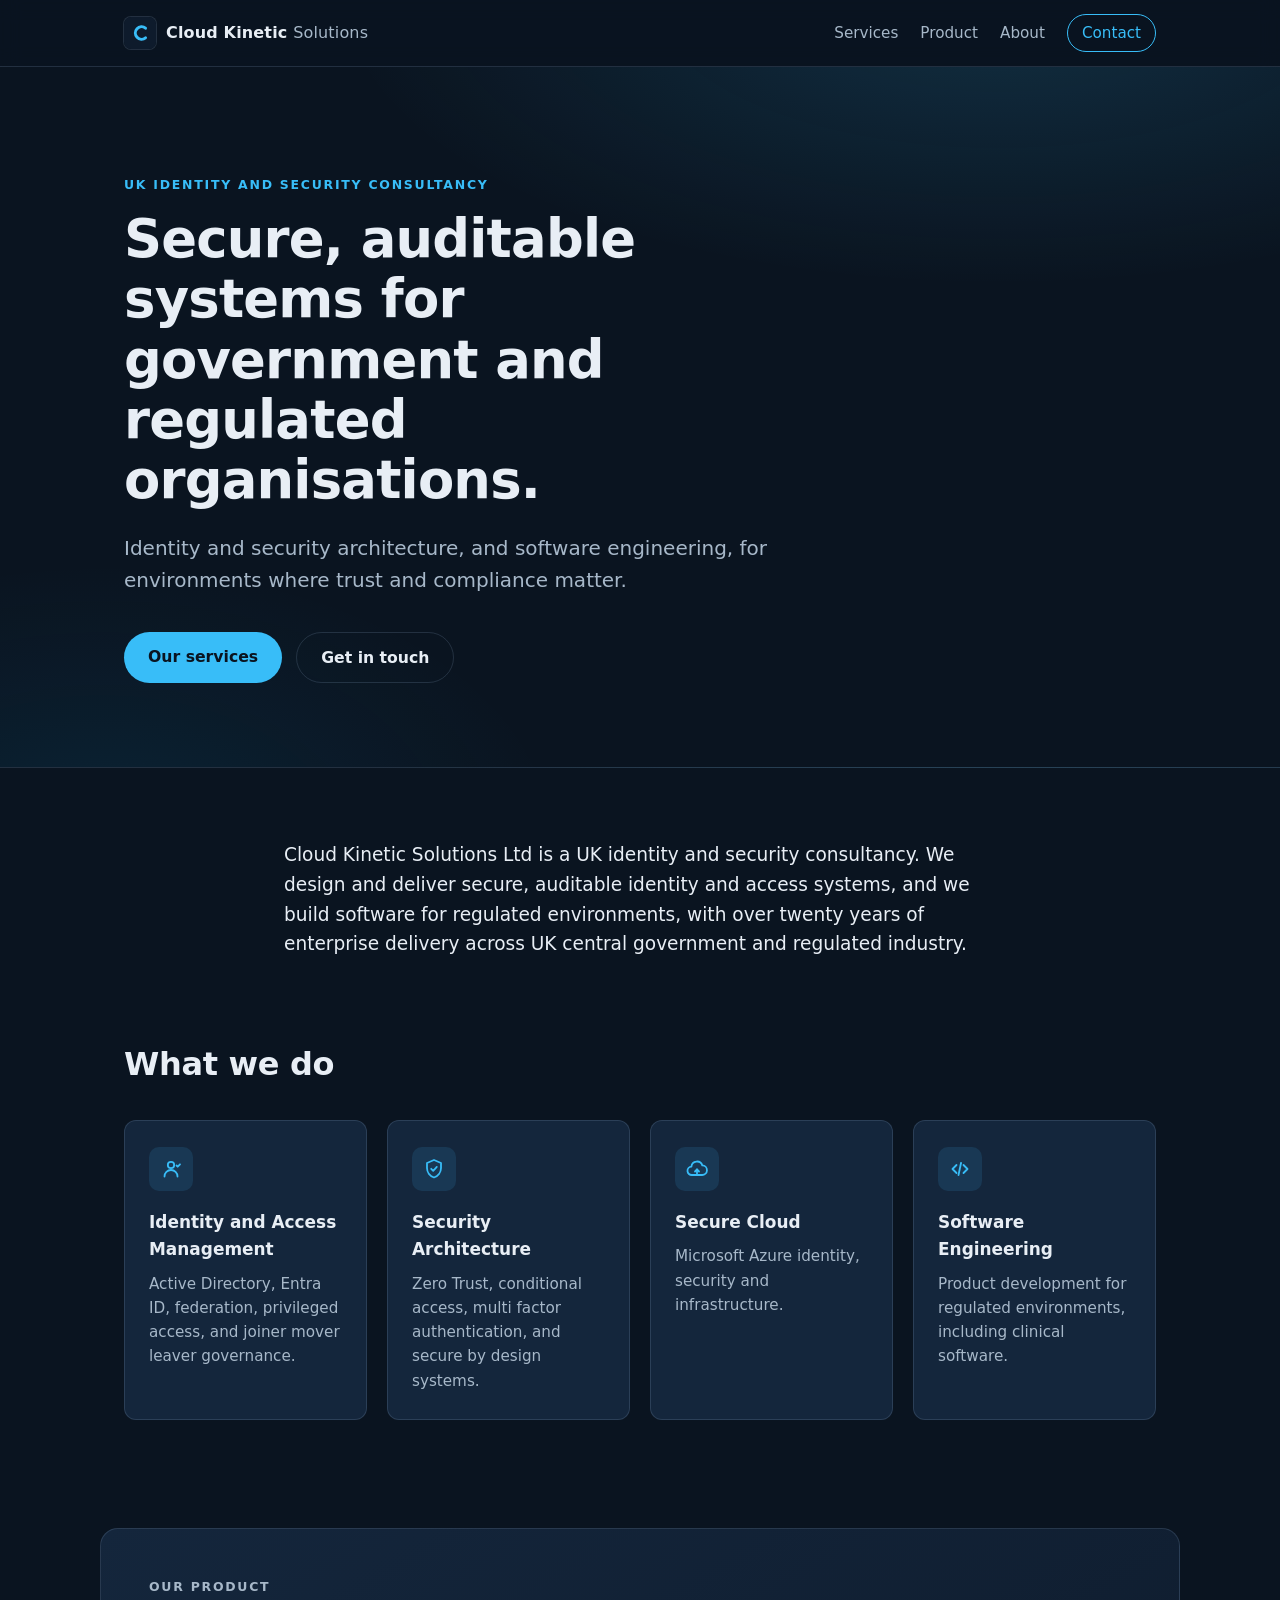
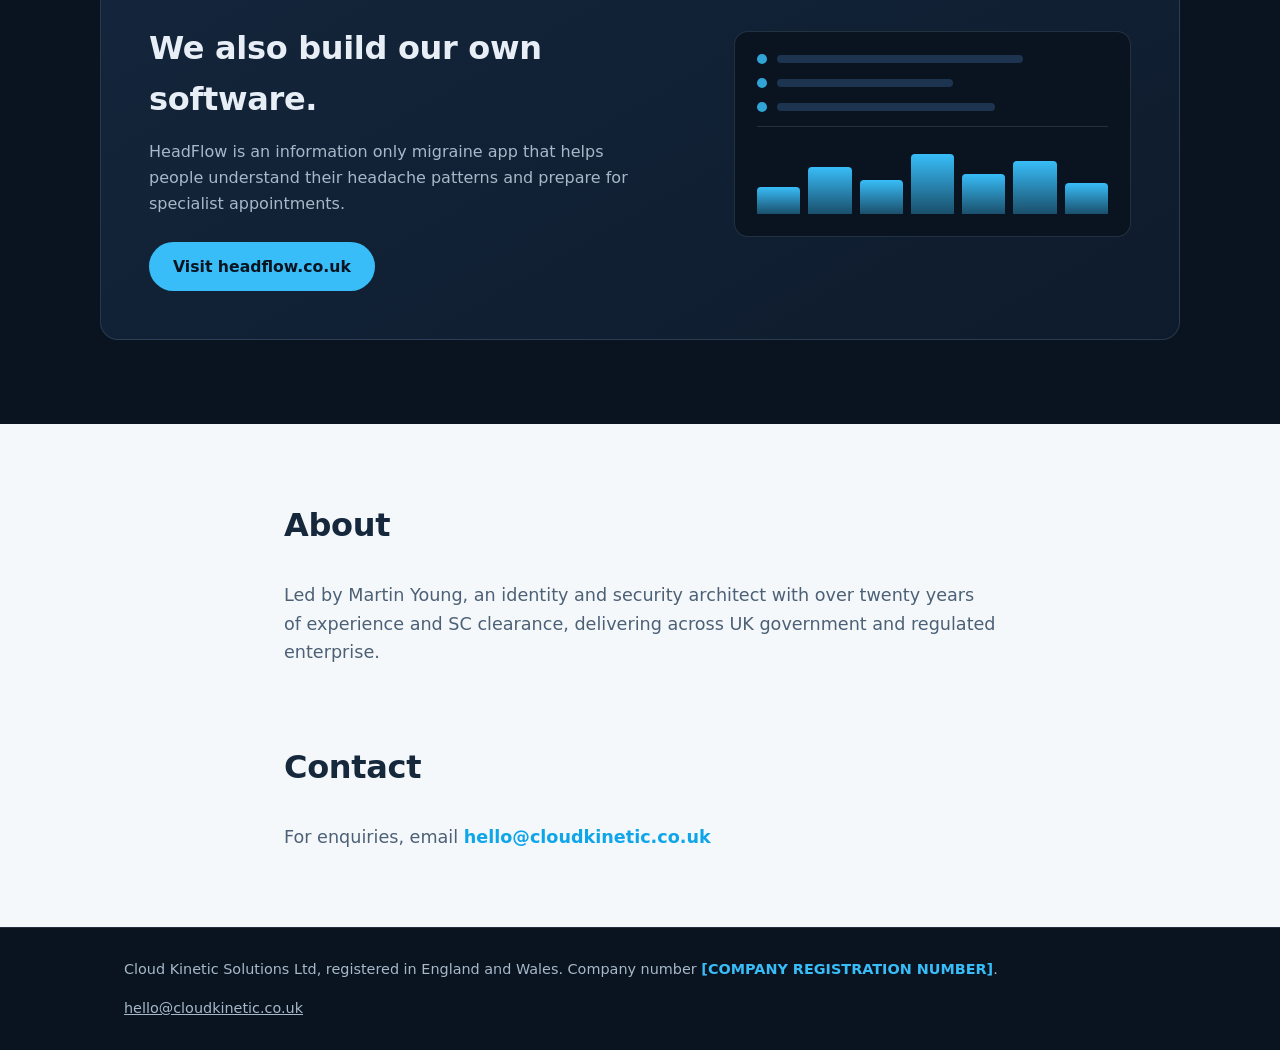
==== src/index.html @ fcdfeb3d "Cloud Kinetic Solutions corporate site Static single page (HTML/CSS) served by Azure Static Web Apps" ====
<!doctype html>
<html lang="en-GB">
  <head>
    <meta charset="utf-8" />
    <meta name="viewport" content="width=device-width, initial-scale=1" />
    <title>Cloud Kinetic Solutions | Identity and security consultancy</title>
    <meta
      name="description"
      content="Cloud Kinetic Solutions Ltd is a UK identity and security consultancy. Secure, auditable identity and access systems, and software for regulated environments."
    />
    <link rel="canonical" href="https://cloudkinetic.co.uk/" />
    <meta property="og:title" content="Cloud Kinetic Solutions" />
    <meta
      property="og:description"
      content="Secure, auditable systems for government and regulated organisations."
    />
    <meta property="og:type" content="website" />
    <meta property="og:url" content="https://cloudkinetic.co.uk/" />
    <link
      rel="icon"
      href="data:image/svg+xml,%3Csvg xmlns='http://www.w3.org/2000/svg' viewBox='0 0 32 32'%3E%3Crect width='32' height='32' rx='7' fill='%230e1b2c'/%3E%3Cpath d='M21.5 11.2a6.2 6.2 0 1 0 0 9.6' fill='none' stroke='%2338bdf8' stroke-width='3' stroke-linecap='round'/%3E%3C/svg%3E"
    />
    <link rel="stylesheet" href="styles.css" />
  </head>
  <body>
    <a class="skip" href="#main">Skip to content</a>

    <header class="site-header">
      <div class="container header-inner">
        <a class="brand" href="#top" aria-label="Cloud Kinetic Solutions home">
          <svg class="brand-mark" viewBox="0 0 32 32" aria-hidden="true" focusable="false">
            <rect width="32" height="32" rx="7" fill="#0e1b2c" />
            <path
              d="M21.5 11.2a6.2 6.2 0 1 0 0 9.6"
              fill="none"
              stroke="#38bdf8"
              stroke-width="3"
              stroke-linecap="round"
            />
          </svg>
          <span class="brand-name">Cloud Kinetic <span class="brand-light">Solutions</span></span>
        </a>
        <nav class="site-nav" aria-label="Primary">
          <a href="#services">Services</a>
          <a href="#product">Product</a>
          <a href="#about">About</a>
          <a class="nav-cta" href="#contact">Contact</a>
        </nav>
      </div>
    </header>

    <main id="main">
      <section class="hero" id="top">
        <div class="container">
          <p class="kicker">UK identity and security consultancy</p>
          <h1>Secure, auditable systems for government and regulated organisations.</h1>
          <p class="hero-sub">
            Identity and security architecture, and software engineering, for environments where
            trust and compliance matter.
          </p>
          <div class="hero-actions">
            <a class="button primary" href="#services">Our services</a>
            <a class="button ghost" href="#contact">Get in touch</a>
          </div>
        </div>
      </section>

      <section class="intro">
        <div class="container narrow">
          <p>
            Cloud Kinetic Solutions Ltd is a UK identity and security consultancy. We design and
            deliver secure, auditable identity and access systems, and we build software for
            regulated environments, with over twenty years of enterprise delivery across UK central
            government and regulated industry.
          </p>
        </div>
      </section>

      <section class="services" id="services">
        <div class="container">
          <h2>What we do</h2>
          <div class="card-grid">
            <article class="card">
              <div class="card-icon" aria-hidden="true">
                <svg viewBox="0 0 24 24" fill="none" stroke="currentColor" stroke-width="1.8" stroke-linecap="round" stroke-linejoin="round">
                  <circle cx="12" cy="8" r="3.2" />
                  <path d="M5.5 19.5a6.5 6.5 0 0 1 13 0" />
                  <path d="M17.5 8.5l1.2 1.2 2.3-2.4" />
                </svg>
              </div>
              <h3>Identity and Access Management</h3>
              <p>
                Active Directory, Entra ID, federation, privileged access, and joiner mover leaver
                governance.
              </p>
            </article>
            <article class="card">
              <div class="card-icon" aria-hidden="true">
                <svg viewBox="0 0 24 24" fill="none" stroke="currentColor" stroke-width="1.8" stroke-linecap="round" stroke-linejoin="round">
                  <path d="M12 3l7 3v5c0 4.4-2.9 8.2-7 9.5C7.9 19.2 5 15.4 5 11V6z" />
                  <path d="M9.2 11.8l2 2 3.6-3.9" />
                </svg>
              </div>
              <h3>Security Architecture</h3>
              <p>
                Zero Trust, conditional access, multi factor authentication, and secure by design
                systems.
              </p>
            </article>
            <article class="card">
              <div class="card-icon" aria-hidden="true">
                <svg viewBox="0 0 24 24" fill="none" stroke="currentColor" stroke-width="1.8" stroke-linecap="round" stroke-linejoin="round">
                  <path d="M7 18a4.2 4.2 0 0 1-.6-8.4 5.6 5.6 0 0 1 10.9-1.2A4.4 4.4 0 0 1 17 18z" />
                  <path d="M12 12.5v4" />
                  <path d="M10 14.5l2-2 2 2" />
                </svg>
              </div>
              <h3>Secure Cloud</h3>
              <p>Microsoft Azure identity, security and infrastructure.</p>
            </article>
            <article class="card">
              <div class="card-icon" aria-hidden="true">
                <svg viewBox="0 0 24 24" fill="none" stroke="currentColor" stroke-width="1.8" stroke-linecap="round" stroke-linejoin="round">
                  <path d="M8.5 8l-4 4 4 4" />
                  <path d="M15.5 8l4 4-4 4" />
                  <path d="M13 6l-2.5 12" />
                </svg>
              </div>
              <h3>Software Engineering</h3>
              <p>Product development for regulated environments, including clinical software.</p>
            </article>
          </div>
        </div>
      </section>

      <section class="product" id="product">
        <div class="container product-inner">
          <div class="product-copy">
            <p class="kicker">Our product</p>
            <h2>We also build our own software.</h2>
            <p>
              HeadFlow is an information only migraine app that helps people understand their
              headache patterns and prepare for specialist appointments.
            </p>
            <a class="button primary" href="https://headflow.co.uk" rel="noopener">
              Visit headflow.co.uk
            </a>
          </div>
          <div class="product-panel" aria-hidden="true">
            <div class="panel-row"><span class="dot"></span><span class="bar w70"></span></div>
            <div class="panel-row"><span class="dot"></span><span class="bar w50"></span></div>
            <div class="panel-row"><span class="dot"></span><span class="bar w62"></span></div>
            <div class="panel-chart">
              <span style="height: 34%"></span><span style="height: 58%"></span>
              <span style="height: 42%"></span><span style="height: 74%"></span>
              <span style="height: 50%"></span><span style="height: 66%"></span>
              <span style="height: 38%"></span>
            </div>
          </div>
        </div>
      </section>

      <section class="about" id="about">
        <div class="container narrow">
          <h2>About</h2>
          <p>
            Led by Martin Young, an identity and security architect with over twenty years of
            experience and SC clearance, delivering across UK government and regulated enterprise.
          </p>
        </div>
      </section>

      <section class="contact" id="contact">
        <div class="container narrow">
          <h2>Contact</h2>
          <p>
            For enquiries, email
            <a class="mail" href="mailto:hello@cloudkinetic.co.uk">hello@cloudkinetic.co.uk</a>
          </p>
        </div>
      </section>
    </main>

    <footer class="site-footer">
      <div class="container footer-inner">
        <p>
          Cloud Kinetic Solutions Ltd, registered in England and Wales. Company number
          <span class="reg-placeholder">[COMPANY REGISTRATION NUMBER]</span>.
        </p>
        <p>
          <a href="mailto:hello@cloudkinetic.co.uk">hello@cloudkinetic.co.uk</a>
        </p>
      </div>
    </footer>
  </body>
</html>
---- src/styles.css ----
/* Cloud Kinetic Solutions - corporate single page.
   Palette: deep navy base, sky accent, warm paper text. */

:root {
  --navy-950: #0a1420;
  --navy-900: #0e1b2c;
  --navy-800: #14263c;
  --navy-700: #1d3450;
  --line: rgba(148, 178, 209, 0.18);
  --text: #e8eef5;
  --muted: #a7b8c9;
  --accent: #38bdf8;
  --accent-deep: #0ea5e9;
  --paper: #f5f8fb;
  --ink: #16283c;
  --ink-muted: #4c6076;
  --radius: 12px;
  --font:
    ui-sans-serif, system-ui, -apple-system, 'Segoe UI', Roboto, 'Helvetica Neue', Arial,
    sans-serif;
}

* {
  box-sizing: border-box;
}

html {
  scroll-behavior: smooth;
}

body {
  margin: 0;
  font-family: var(--font);
  color: var(--text);
  background: var(--navy-950);
  line-height: 1.6;
  -webkit-font-smoothing: antialiased;
}

.container {
  max-width: 1080px;
  margin: 0 auto;
  padding: 0 24px;
}

.narrow {
  max-width: 760px;
}

.skip {
  position: absolute;
  left: -999px;
  top: 0;
  background: var(--accent);
  color: var(--navy-950);
  padding: 8px 16px;
  z-index: 100;
}

.skip:focus {
  left: 12px;
  top: 12px;
}

/* Header */
.site-header {
  position: sticky;
  top: 0;
  z-index: 50;
  background: rgba(10, 20, 32, 0.88);
  backdrop-filter: blur(10px);
  border-bottom: 1px solid var(--line);
}

.header-inner {
  display: flex;
  align-items: center;
  justify-content: space-between;
  padding-top: 14px;
  padding-bottom: 14px;
}

.brand {
  display: inline-flex;
  align-items: center;
  gap: 10px;
  text-decoration: none;
  color: var(--text);
}

.brand-mark {
  width: 32px;
  height: 32px;
  border-radius: 7px;
  box-shadow: 0 0 0 1px var(--line);
}

.brand-name {
  font-weight: 700;
  letter-spacing: 0.01em;
}

.brand-light {
  color: var(--muted);
  font-weight: 500;
}

.site-nav {
  display: flex;
  align-items: center;
  gap: 22px;
}

.site-nav a {
  color: var(--muted);
  text-decoration: none;
  font-size: 0.95rem;
}

.site-nav a:hover,
.site-nav a:focus-visible {
  color: var(--text);
}

.nav-cta {
  border: 1px solid var(--accent);
  color: var(--accent) !important;
  padding: 6px 14px;
  border-radius: 999px;
}

.nav-cta:hover,
.nav-cta:focus-visible {
  background: var(--accent);
  color: var(--navy-950) !important;
}

/* Hero */
.hero {
  padding: 108px 0 84px;
  background:
    radial-gradient(1100px 480px at 78% -10%, rgba(56, 189, 248, 0.16), transparent 60%),
    radial-gradient(700px 420px at 8% 110%, rgba(14, 165, 233, 0.1), transparent 65%),
    var(--navy-950);
  border-bottom: 1px solid var(--line);
}

.kicker {
  margin: 0 0 14px;
  text-transform: uppercase;
  letter-spacing: 0.14em;
  font-size: 0.78rem;
  font-weight: 600;
  color: var(--accent);
}

.hero h1 {
  margin: 0;
  font-size: clamp(2rem, 4.6vw, 3.3rem);
  line-height: 1.14;
  font-weight: 750;
  letter-spacing: -0.015em;
  max-width: 18ch;
}

.hero-sub {
  margin: 22px 0 0;
  font-size: clamp(1.05rem, 1.8vw, 1.25rem);
  color: var(--muted);
  max-width: 56ch;
}

.hero-actions {
  margin-top: 36px;
  display: flex;
  gap: 14px;
  flex-wrap: wrap;
}

.button {
  display: inline-block;
  padding: 12px 24px;
  border-radius: 999px;
  text-decoration: none;
  font-weight: 600;
  font-size: 0.98rem;
  transition:
    background 0.15s ease,
    color 0.15s ease,
    border-color 0.15s ease;
}

.button.primary {
  background: var(--accent);
  color: var(--navy-950);
}

.button.primary:hover,
.button.primary:focus-visible {
  background: var(--accent-deep);
}

.button.ghost {
  border: 1px solid var(--line);
  color: var(--text);
}

.button.ghost:hover,
.button.ghost:focus-visible {
  border-color: var(--accent);
  color: var(--accent);
}

/* Intro */
.intro {
  padding: 72px 0 8px;
}

.intro p {
  font-size: 1.16rem;
  color: var(--text);
  margin: 0;
}

/* Services */
.services {
  padding: 72px 0 24px;
}

h2 {
  font-size: clamp(1.5rem, 2.6vw, 2rem);
  margin: 0 0 30px;
  letter-spacing: -0.01em;
}

.card-grid {
  display: grid;
  grid-template-columns: repeat(auto-fit, minmax(240px, 1fr));
  gap: 20px;
}

.card {
  background: var(--navy-800);
  border: 1px solid var(--line);
  border-radius: var(--radius);
  padding: 26px 24px;
}

.card-icon {
  width: 44px;
  height: 44px;
  border-radius: 10px;
  background: rgba(56, 189, 248, 0.12);
  color: var(--accent);
  display: grid;
  place-items: center;
  margin-bottom: 18px;
}

.card-icon svg {
  width: 24px;
  height: 24px;
}

.card h3 {
  margin: 0 0 8px;
  font-size: 1.06rem;
}

.card p {
  margin: 0;
  color: var(--muted);
  font-size: 0.95rem;
}

/* Product */
.product {
  padding: 84px 0;
}

.product-inner {
  display: grid;
  grid-template-columns: 1.15fr 0.85fr;
  gap: 48px;
  align-items: center;
  background: linear-gradient(150deg, var(--navy-800), var(--navy-900));
  border: 1px solid var(--line);
  border-radius: 18px;
  padding: 48px;
}

.product-copy h2 {
  margin-bottom: 14px;
}

.product-copy p {
  color: var(--muted);
  margin: 0 0 26px;
  max-width: 48ch;
}

.product-panel {
  background: var(--navy-950);
  border: 1px solid var(--line);
  border-radius: 14px;
  padding: 22px;
  display: grid;
  gap: 14px;
}

.panel-row {
  display: flex;
  align-items: center;
  gap: 10px;
}

.dot {
  width: 10px;
  height: 10px;
  border-radius: 50%;
  background: var(--accent);
  opacity: 0.85;
}

.bar {
  height: 8px;
  border-radius: 4px;
  background: var(--navy-700);
}

.w70 {
  width: 70%;
}

.w50 {
  width: 50%;
}

.w62 {
  width: 62%;
}

.panel-chart {
  display: flex;
  align-items: flex-end;
  gap: 8px;
  height: 88px;
  padding-top: 6px;
  border-top: 1px solid var(--line);
}

.panel-chart span {
  flex: 1;
  border-radius: 4px 4px 0 0;
  background: linear-gradient(180deg, var(--accent), rgba(56, 189, 248, 0.35));
}

/* About + contact on paper */
.about {
  background: var(--paper);
  color: var(--ink);
  padding: 76px 0;
}

.about h2 {
  color: var(--ink);
}

.about p {
  color: var(--ink-muted);
  font-size: 1.1rem;
  margin: 0;
}

.contact {
  background: var(--paper);
  color: var(--ink);
  padding: 0 0 76px;
}

.contact h2 {
  color: var(--ink);
}

.contact p {
  color: var(--ink-muted);
  font-size: 1.1rem;
  margin: 0;
}

.mail {
  color: var(--accent-deep);
  font-weight: 600;
  text-decoration: none;
}

.mail:hover,
.mail:focus-visible {
  text-decoration: underline;
}

/* Footer */
.site-footer {
  border-top: 1px solid var(--line);
  padding: 30px 0;
  background: var(--navy-950);
}

.footer-inner {
  display: flex;
  justify-content: space-between;
  gap: 16px;
  flex-wrap: wrap;
  color: var(--muted);
  font-size: 0.9rem;
}

.footer-inner p {
  margin: 0;
}

.footer-inner a {
  color: var(--muted);
}

.reg-placeholder {
  color: var(--accent);
  font-weight: 600;
}

/* Responsive */
@media (max-width: 860px) {
  .product-inner {
    grid-template-columns: 1fr;
    padding: 32px 24px;
  }
}

@media (max-width: 640px) {
  .site-nav a:not(.nav-cta) {
    display: none;
  }

  .hero {
    padding: 72px 0 56px;
  }
}
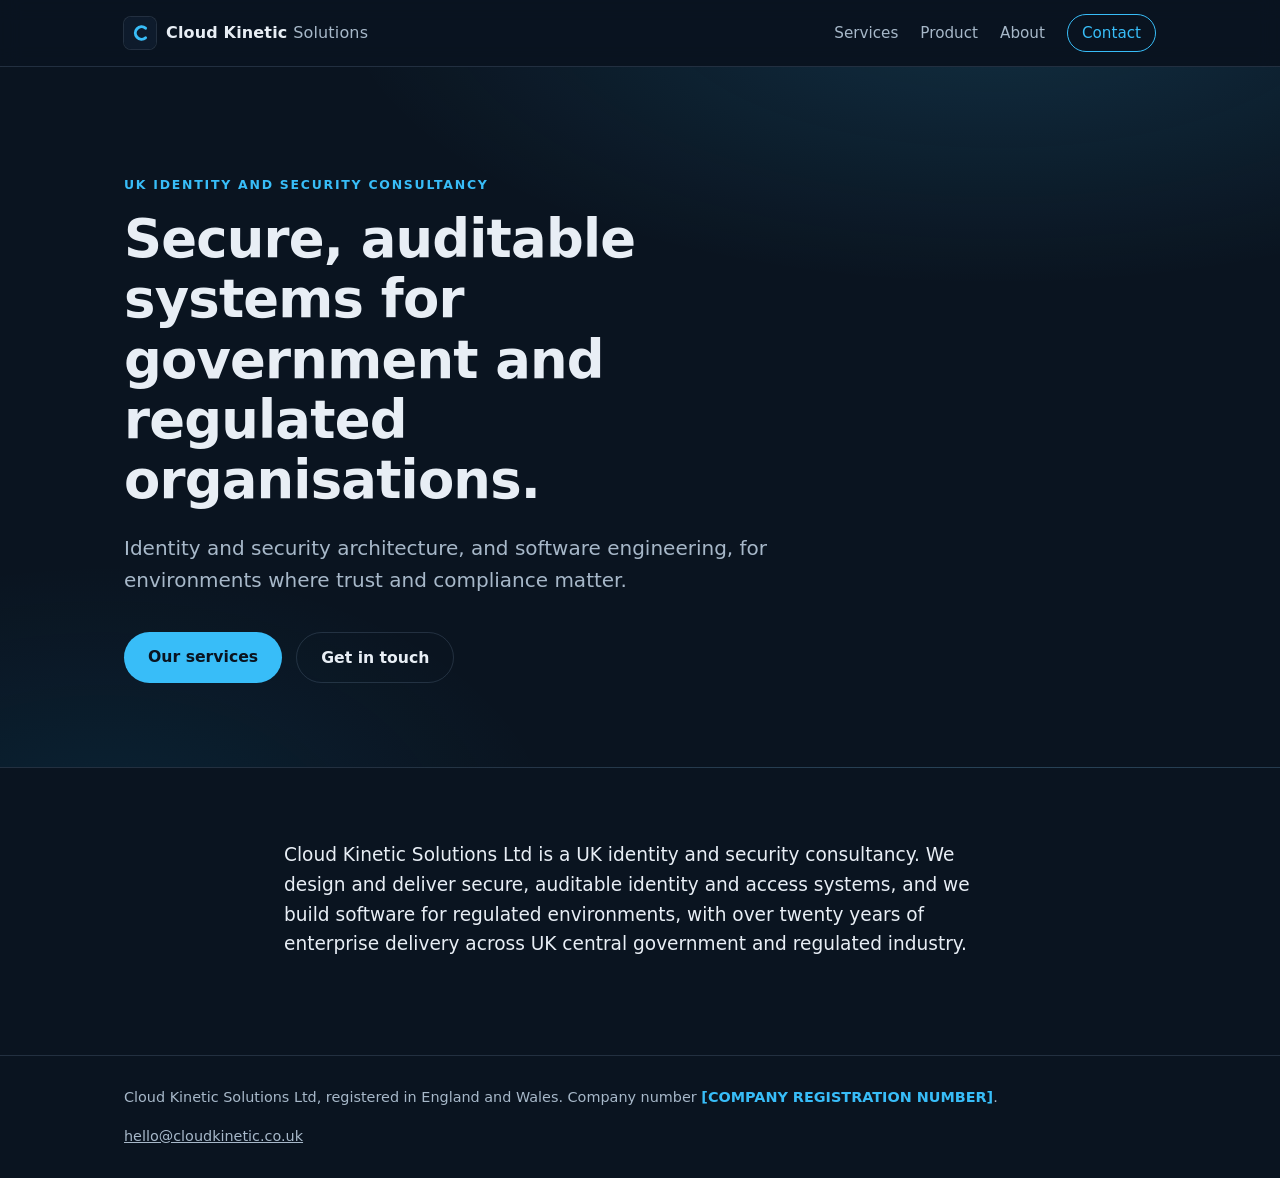
==== commit b1bde8ff: "Split sections into standalone pages; remove personal name from About Nav, hero buttons and footer n" ====
--- a/src/index.html
+++ b/src/index.html
@@ -27,7 +27,7 @@
 
     <header class="site-header">
       <div class="container header-inner">
-        <a class="brand" href="#top" aria-label="Cloud Kinetic Solutions home">
+        <a class="brand" href="/" aria-label="Cloud Kinetic Solutions home">
           <svg class="brand-mark" viewBox="0 0 32 32" aria-hidden="true" focusable="false">
             <rect width="32" height="32" rx="7" fill="#0e1b2c" />
             <path
@@ -41,15 +41,15 @@
           <span class="brand-name">Cloud Kinetic <span class="brand-light">Solutions</span></span>
         </a>
         <nav class="site-nav" aria-label="Primary">
-          <a href="#services">Services</a>
-          <a href="#product">Product</a>
-          <a href="#about">About</a>
-          <a class="nav-cta" href="#contact">Contact</a>
+          <a href="/services.html">Services</a>
+          <a href="/product.html">Product</a>
+          <a href="/about.html">About</a>
+          <a class="nav-cta" href="/contact.html">Contact</a>
         </nav>
       </div>
     </header>
 
-    <main id="main">
+    <main id="main" class="page-main">
       <section class="hero" id="top">
         <div class="container">
           <p class="kicker">UK identity and security consultancy</p>
@@ -59,123 +59,19 @@
             trust and compliance matter.
           </p>
           <div class="hero-actions">
-            <a class="button primary" href="#services">Our services</a>
-            <a class="button ghost" href="#contact">Get in touch</a>
+            <a class="button primary" href="/services.html">Our services</a>
+            <a class="button ghost" href="/contact.html">Get in touch</a>
           </div>
         </div>
       </section>
 
-      <section class="intro">
+      <section class="intro home-intro">
         <div class="container narrow">
           <p>
             Cloud Kinetic Solutions Ltd is a UK identity and security consultancy. We design and
             deliver secure, auditable identity and access systems, and we build software for
             regulated environments, with over twenty years of enterprise delivery across UK central
             government and regulated industry.
-          </p>
-        </div>
-      </section>
-
-      <section class="services" id="services">
-        <div class="container">
-          <h2>What we do</h2>
-          <div class="card-grid">
-            <article class="card">
-              <div class="card-icon" aria-hidden="true">
-                <svg viewBox="0 0 24 24" fill="none" stroke="currentColor" stroke-width="1.8" stroke-linecap="round" stroke-linejoin="round">
-                  <circle cx="12" cy="8" r="3.2" />
-                  <path d="M5.5 19.5a6.5 6.5 0 0 1 13 0" />
-                  <path d="M17.5 8.5l1.2 1.2 2.3-2.4" />
-                </svg>
-              </div>
-              <h3>Identity and Access Management</h3>
-              <p>
-                Active Directory, Entra ID, federation, privileged access, and joiner mover leaver
-                governance.
-              </p>
-            </article>
-            <article class="card">
-              <div class="card-icon" aria-hidden="true">
-                <svg viewBox="0 0 24 24" fill="none" stroke="currentColor" stroke-width="1.8" stroke-linecap="round" stroke-linejoin="round">
-                  <path d="M12 3l7 3v5c0 4.4-2.9 8.2-7 9.5C7.9 19.2 5 15.4 5 11V6z" />
-                  <path d="M9.2 11.8l2 2 3.6-3.9" />
-                </svg>
-              </div>
-              <h3>Security Architecture</h3>
-              <p>
-                Zero Trust, conditional access, multi factor authentication, and secure by design
-                systems.
-              </p>
-            </article>
-            <article class="card">
-              <div class="card-icon" aria-hidden="true">
-                <svg viewBox="0 0 24 24" fill="none" stroke="currentColor" stroke-width="1.8" stroke-linecap="round" stroke-linejoin="round">
-                  <path d="M7 18a4.2 4.2 0 0 1-.6-8.4 5.6 5.6 0 0 1 10.9-1.2A4.4 4.4 0 0 1 17 18z" />
-                  <path d="M12 12.5v4" />
-                  <path d="M10 14.5l2-2 2 2" />
-                </svg>
-              </div>
-              <h3>Secure Cloud</h3>
-              <p>Microsoft Azure identity, security and infrastructure.</p>
-            </article>
-            <article class="card">
-              <div class="card-icon" aria-hidden="true">
-                <svg viewBox="0 0 24 24" fill="none" stroke="currentColor" stroke-width="1.8" stroke-linecap="round" stroke-linejoin="round">
-                  <path d="M8.5 8l-4 4 4 4" />
-                  <path d="M15.5 8l4 4-4 4" />
-                  <path d="M13 6l-2.5 12" />
-                </svg>
-              </div>
-              <h3>Software Engineering</h3>
-              <p>Product development for regulated environments, including clinical software.</p>
-            </article>
-          </div>
-        </div>
-      </section>
-
-      <section class="product" id="product">
-        <div class="container product-inner">
-          <div class="product-copy">
-            <p class="kicker">Our product</p>
-            <h2>We also build our own software.</h2>
-            <p>
-              HeadFlow is an information only migraine app that helps people understand their
-              headache patterns and prepare for specialist appointments.
-            </p>
-            <a class="button primary" href="https://headflow.co.uk" rel="noopener">
-              Visit headflow.co.uk
-            </a>
-          </div>
-          <div class="product-panel" aria-hidden="true">
-            <div class="panel-row"><span class="dot"></span><span class="bar w70"></span></div>
-            <div class="panel-row"><span class="dot"></span><span class="bar w50"></span></div>
-            <div class="panel-row"><span class="dot"></span><span class="bar w62"></span></div>
-            <div class="panel-chart">
-              <span style="height: 34%"></span><span style="height: 58%"></span>
-              <span style="height: 42%"></span><span style="height: 74%"></span>
-              <span style="height: 50%"></span><span style="height: 66%"></span>
-              <span style="height: 38%"></span>
-            </div>
-          </div>
-        </div>
-      </section>
-
-      <section class="about" id="about">
-        <div class="container narrow">
-          <h2>About</h2>
-          <p>
-            Led by Martin Young, an identity and security architect with over twenty years of
-            experience and SC clearance, delivering across UK government and regulated enterprise.
-          </p>
-        </div>
-      </section>
-
-      <section class="contact" id="contact">
-        <div class="container narrow">
-          <h2>Contact</h2>
-          <p>
-            For enquiries, email
-            <a class="mail" href="mailto:hello@cloudkinetic.co.uk">hello@cloudkinetic.co.uk</a>
           </p>
         </div>
       </section>
--- a/src/styles.css
+++ b/src/styles.css
@@ -445,3 +445,30 @@
     padding: 72px 0 56px;
   }
 }
+
+/* Standalone pages */
+.home-intro {
+  padding: 72px 0 96px;
+}
+
+.page-first {
+  padding-top: 72px;
+}
+
+.services.page-first {
+  padding-bottom: 96px;
+}
+
+.product.page-first {
+  padding-bottom: 96px;
+}
+
+.about.page-first {
+  padding: 72px 0 110px;
+  min-height: 46vh;
+}
+
+.contact.page-first {
+  padding: 72px 0 110px;
+  min-height: 46vh;
+}
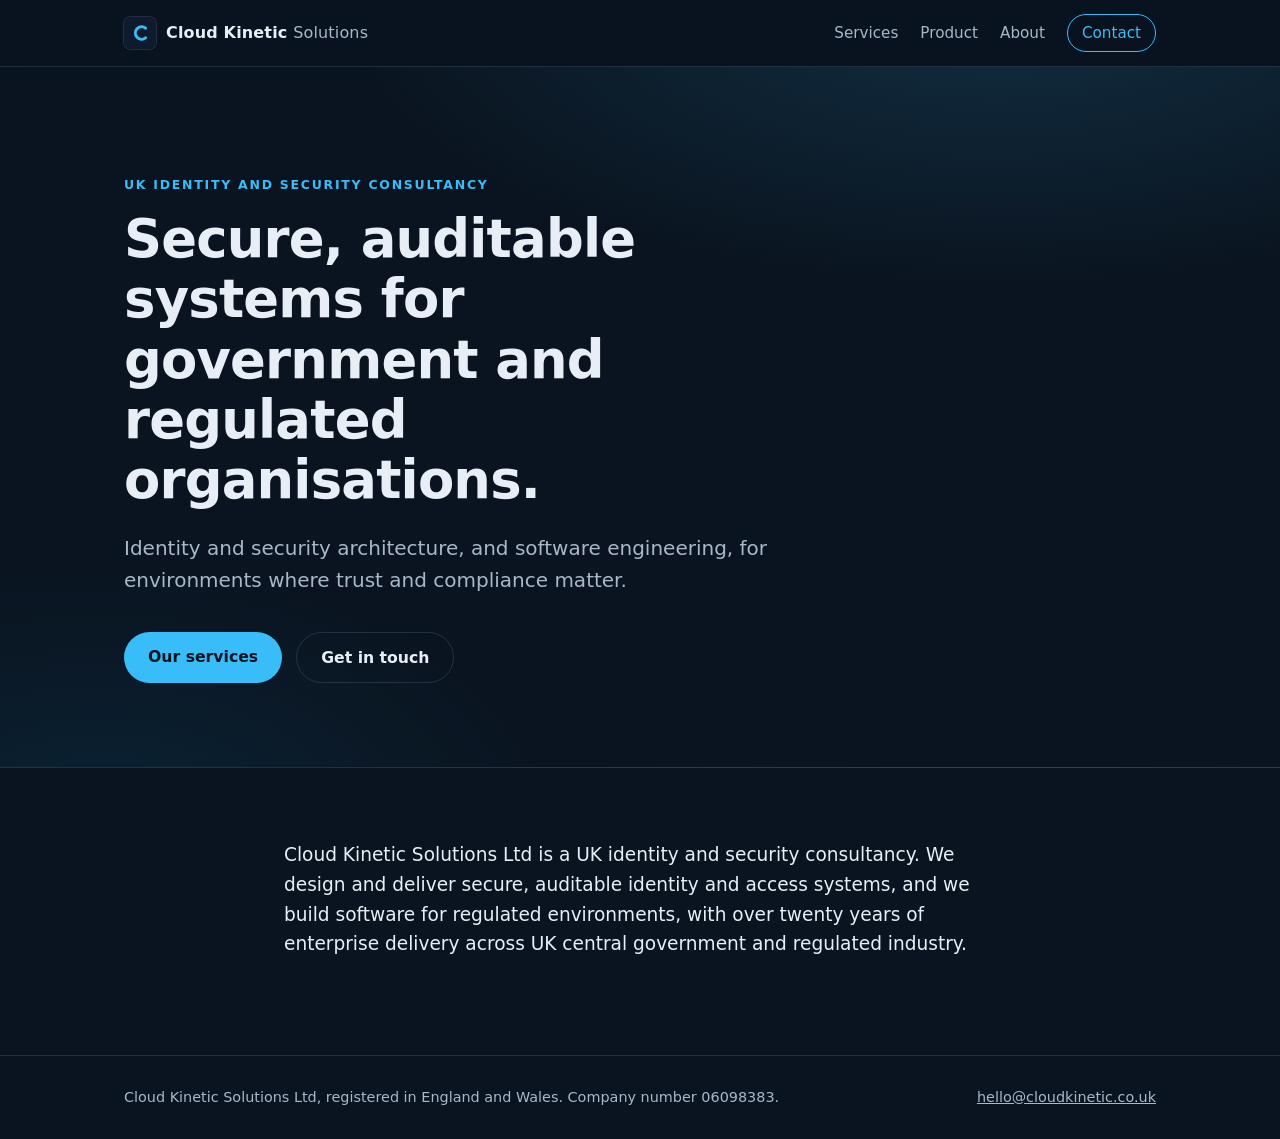
==== commit 82802d11: "Fill company registration number 06098383 in the footer Co-Authored-By: Claude Fable 5 <noreply@anth" ====
--- a/src/index.html
+++ b/src/index.html
@@ -81,7 +81,7 @@
       <div class="container footer-inner">
         <p>
           Cloud Kinetic Solutions Ltd, registered in England and Wales. Company number
-          <span class="reg-placeholder">[COMPANY REGISTRATION NUMBER]</span>.
+          06098383.
         </p>
         <p>
           <a href="mailto:hello@cloudkinetic.co.uk">hello@cloudkinetic.co.uk</a>
--- a/src/styles.css
+++ b/src/styles.css
@@ -472,3 +472,7 @@
   padding: 72px 0 110px;
   min-height: 46vh;
 }
+
+.about p + p {
+  margin-top: 18px;
+}
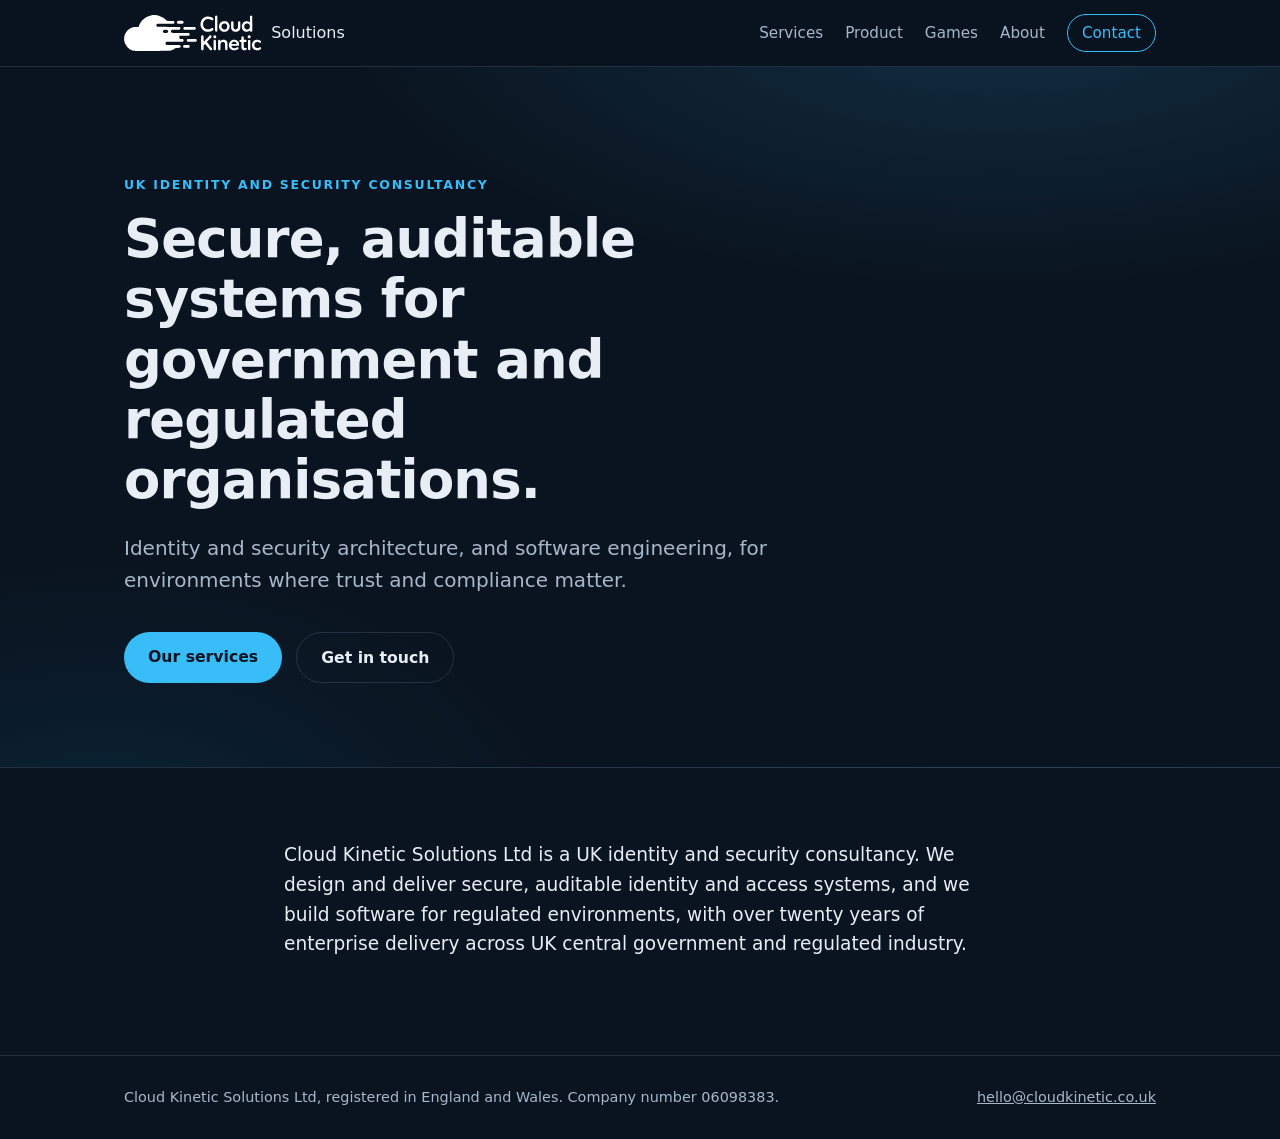
==== commit 904b99c1: "New Cloud Kinetic logo; Solutions and Studios The C1 logo (cloud, speed lines and Cloud Kinetic), dr" ====
--- a/src/index.html
+++ b/src/index.html
@@ -16,10 +16,7 @@
     />
     <meta property="og:type" content="website" />
     <meta property="og:url" content="https://cloudkinetic.co.uk/" />
-    <link
-      rel="icon"
-      href="data:image/svg+xml,%3Csvg xmlns='http://www.w3.org/2000/svg' viewBox='0 0 32 32'%3E%3Crect width='32' height='32' rx='7' fill='%230e1b2c'/%3E%3Cpath d='M21.5 11.2a6.2 6.2 0 1 0 0 9.6' fill='none' stroke='%2338bdf8' stroke-width='3' stroke-linecap='round'/%3E%3C/svg%3E"
-    />
+    <link rel="icon" type="image/svg+xml" href="/favicon.svg" />
     <link rel="stylesheet" href="styles.css" />
   </head>
   <body>
@@ -28,21 +25,12 @@
     <header class="site-header">
       <div class="container header-inner">
         <a class="brand" href="/" aria-label="Cloud Kinetic Solutions home">
-          <svg class="brand-mark" viewBox="0 0 32 32" aria-hidden="true" focusable="false">
-            <rect width="32" height="32" rx="7" fill="#0e1b2c" />
-            <path
-              d="M21.5 11.2a6.2 6.2 0 1 0 0 9.6"
-              fill="none"
-              stroke="#38bdf8"
-              stroke-width="3"
-              stroke-linecap="round"
-            />
-          </svg>
-          <span class="brand-name">Cloud Kinetic <span class="brand-light">Solutions</span></span>
+          <svg class="brand-logo" viewBox="0 0 1639 430" aria-hidden="true" focusable="false"><g transform="translate(0,430) scale(0.1,-0.1)" fill="currentColor"><path d="M3325 4274 c-433 -67 -848 -285 -1132 -594 -193 -211 -320 -425 -414 -698 l-42 -123 -81 8 c-137 14 -372 8 -467 -10 -581 -114 -1030 -562 -1154 -1152 -22 -106 -30 -318 -17 -436 48 -403 290 -794 632 -1020 160 -106 346 -182 536 -219 103 -20 139 -20 2132 -22 1867 -1 2034 0 2119 15 266 50 503 156 684 309 l45 38 220 0 c254 1 297 10 346 71 50 62 50 161 1 220 -55 64 -21 62 -869 64 -751 2 -772 2 -810 22 -22 11 -52 39 -69 62 -59 83 -27 208 65 257 l45 24 940 0 940 0 51 24 c102 48 133 172 63 260 -42 54 -70 61 -258 66 l-174 5 -7 25 c-9 29 -27 164 -36 268 l-7 72 549 0 550 0 44 23 c111 56 131 192 40 278 -21 20 -52 39 -70 43 -18 3 -467 6 -999 6 -916 0 -968 1 -1006 19 -139 63 -148 241 -16 319 l46 27 435 5 c388 4 438 7 467 22 63 35 100 114 87 184 -8 46 -57 102 -109 125 -38 18 -104 19 -1323 19 -1135 0 -1287 2 -1320 15 -73 31 -114 89 -115 165 -1 65 29 118 88 155 l48 30 956 5 c682 4 963 8 981 16 88 40 118 178 56 258 -55 72 -45 71 -491 74 l-400 3 -90 93 c-110 114 -189 179 -321 266 -259 171 -516 271 -807 314 -134 20 -435 20 -562 0z m1818 -1755 c43 -12 101 -59 123 -100 18 -36 18 -122 0 -157 -18 -34 -51 -65 -93 -86 -26 -13 -66 -16 -209 -16 -160 0 -182 2 -221 21 -62 30 -95 78 -101 144 -7 91 46 168 134 195 42 12 322 12 367 -1z M6457 3589 c-53 -12 -84 -36 -112 -84 -48 -82 -22 -182 60 -231 l47 -27 274 1 c267 1 276 1 317 24 79 43 110 153 64 232 -28 50 -64 76 -118 87 -58 11 -483 10 -532 -2z M7183 717 c-72 -15 -123 -84 -123 -167 0 -84 43 -141 124 -165 61 -18 437 -21 517 -4 170 37 197 248 42 325 -34 17 -64 19 -280 19 -133 0 -259 -4 -280 -8z M7207 2865 c-125 -44 -157 -197 -61 -287 16 -15 42 -32 57 -37 19 -7 228 -11 627 -11 682 0 656 -3 710 78 62 93 29 205 -75 253 -37 17 -77 19 -630 18 -474 0 -598 -3 -628 -14z M7580 1417 c-118 -62 -116 -236 4 -300 40 -22 48 -22 488 -25 299 -2 461 1 488 8 52 14 106 62 121 107 15 47 5 126 -21 162 -11 16 -40 39 -63 50 -42 20 -57 21 -509 21 l-465 0 -43 -23z M9940 4110 c-217 -26 -416 -121 -555 -265 -110 -114 -188 -262 -225 -431 -25 -112 -27 -337 -5 -432 42 -176 124 -322 252 -443 110 -105 200 -157 358 -205 85 -27 101 -28 280 -28 169 -1 199 2 270 22 123 36 241 98 308 162 55 54 57 58 57 108 0 94 -52 153 -135 154 -37 1 -57 -7 -113 -44 -104 -70 -114 -75 -193 -99 -60 -19 -97 -23 -199 -24 -113 0 -132 3 -203 29 -151 55 -251 139 -316 266 -55 106 -74 192 -74 325 0 184 41 303 145 419 115 130 247 194 413 203 156 9 292 -33 438 -133 47 -33 57 -36 105 -32 114 10 165 121 101 224 -28 46 -146 124 -247 162 -136 53 -327 78 -462 62z M9291 1852 c-19 -9 -44 -30 -55 -45 -21 -28 -21 -38 -24 -805 -2 -513 0 -789 7 -812 17 -58 61 -93 123 -97 61 -5 110 16 142 60 20 27 21 44 24 265 l3 236 86 93 c47 51 90 93 97 93 7 0 84 -91 172 -202 87 -111 209 -265 271 -343 147 -186 168 -205 236 -205 91 0 157 62 157 146 0 49 -15 73 -152 240 -182 223 -468 586 -468 593 0 9 101 121 235 261 257 267 325 353 325 410 0 43 -38 97 -80 114 -93 37 -130 15 -322 -187 -84 -88 -243 -255 -353 -370 l-200 -209 -5 343 c-6 390 -6 393 -80 423 -52 21 -96 20 -139 -2z M10770 1859 c-65 -27 -100 -85 -100 -164 0 -84 35 -137 112 -170 75 -31 146 -16 199 42 72 78 60 203 -26 269 -30 23 -49 29 -99 31 -33 2 -72 -2 -86 -8z M10770 1317 c-13 -7 -35 -28 -47 -46 l-23 -34 0 -524 c0 -571 -1 -560 57 -599 20 -13 47 -18 91 -19 60 0 65 2 97 36 26 29 35 49 40 90 3 30 5 270 3 534 -3 524 -3 520 -62 559 -30 19 -120 21 -156 3z M10951 4212 c-19 -9 -44 -30 -55 -45 -21 -28 -21 -34 -21 -895 0 -959 -4 -906 65 -946 39 -23 122 -26 159 -7 12 7 31 27 41 44 19 31 20 58 20 902 0 845 -1 871 -20 902 -37 61 -120 81 -189 45z M11794 1335 c-80 -17 -148 -53 -212 -110 l-51 -46 -6 28 c-13 57 -29 86 -59 104 -40 24 -127 25 -167 2 -59 -35 -59 -31 -59 -605 0 -500 1 -524 20 -555 23 -39 46 -51 103 -59 62 -9 128 21 150 69 15 30 17 75 17 339 0 239 3 316 15 362 29 112 100 182 212 211 128 33 254 -28 300 -145 14 -39 18 -96 22 -400 5 -322 8 -359 24 -384 50 -76 183 -72 241 7 20 28 21 40 21 415 0 424 -4 457 -62 565 -91 166 -297 248 -509 202z M11817 3555 c-171 -47 -320 -170 -396 -328 -70 -143 -88 -288 -55 -445 42 -204 191 -378 386 -450 32 -12 98 -27 148 -33 452 -58 792 312 705 767 -26 138 -124 299 -233 386 -47 38 -146 85 -212 103 -69 18 -276 18 -343 0z m331 -290 c66 -36 116 -91 151 -164 23 -50 26 -68 26 -166 0 -104 -2 -114 -32 -176 -62 -126 -165 -189 -308 -189 -171 0 -287 90 -329 256 -41 158 7 311 126 407 60 48 130 68 228 64 71 -2 94 -8 138 -32z M13025 1336 c-123 -27 -216 -78 -303 -164 -76 -75 -113 -134 -153 -240 -30 -81 -32 -96 -33 -217 -1 -112 2 -140 23 -204 48 -147 172 -293 303 -358 121 -61 158 -68 333 -68 179 0 235 12 365 81 96 50 122 81 128 149 4 52 3 56 -31 90 -48 48 -104 49 -196 1 -103 -53 -155 -67 -252 -67 -175 -1 -291 57 -350 176 -53 108 -87 99 396 105 303 4 426 8 441 17 42 24 57 77 51 182 -5 104 -35 199 -81 268 -72 106 -193 199 -305 234 -84 26 -251 34 -336 15z m292 -272 c63 -31 113 -92 134 -164 22 -73 34 -70 -298 -70 -164 0 -304 4 -312 9 -31 20 61 166 133 210 93 58 244 64 343 15z M12874 3546 c-17 -8 -42 -29 -55 -47 l-24 -34 0 -365 c0 -390 3 -423 52 -527 49 -105 169 -208 288 -247 122 -39 323 -36 437 7 128 49 218 128 274 243 48 98 53 150 54 527 0 384 -3 402 -61 432 -40 21 -117 19 -156 -5 -60 -36 -61 -44 -66 -405 -4 -356 -6 -372 -60 -451 -44 -66 -107 -98 -204 -103 -63 -3 -81 0 -127 23 -65 32 -103 78 -127 158 -17 53 -19 96 -19 381 0 287 -2 326 -18 357 -30 61 -116 87 -188 56z M14101 1732 c-69 -35 -76 -54 -79 -236 l-3 -163 -72 -5 c-40 -3 -85 -11 -100 -19 -54 -25 -72 -103 -42 -175 18 -45 63 -64 149 -64 l65 0 3 -362 c3 -351 4 -365 26 -419 30 -76 87 -138 158 -174 56 -29 65 -30 189 -30 120 0 135 2 180 25 87 45 114 147 56 212 l-29 33 -110 0 c-96 0 -113 3 -132 20 -47 42 -50 65 -50 390 l0 305 110 0 c123 0 166 13 194 60 20 35 21 102 0 141 -23 46 -67 59 -194 59 l-110 0 0 163 c0 143 -2 166 -20 194 -37 61 -120 81 -189 45z M15135 4220 c-37 -11 -73 -44 -86 -77 -5 -13 -9 -181 -9 -375 l0 -351 -32 27 c-119 96 -187 120 -343 121 -149 0 -206 -16 -312 -88 -124 -84 -219 -221 -258 -372 -24 -90 -22 -280 4 -378 64 -244 237 -393 492 -427 147 -19 296 25 398 116 27 24 52 44 55 44 3 0 6 -14 6 -31 0 -72 57 -119 143 -119 67 0 111 30 127 88 8 25 10 305 8 887 -3 793 -4 853 -21 878 -35 54 -106 77 -172 57z m-327 -935 c97 -29 193 -130 220 -231 27 -102 10 -240 -43 -329 -79 -135 -255 -192 -411 -134 -74 28 -127 77 -164 153 -91 187 -39 411 118 508 76 47 188 60 280 33z M14860 1850 c-70 -42 -103 -126 -81 -207 36 -134 202 -177 309 -80 31 29 54 112 43 159 -12 50 -40 96 -74 122 -41 31 -150 34 -197 6z M14885 1321 c-11 -5 -31 -21 -45 -36 l-25 -27 -3 -526 c-2 -487 -1 -530 15 -561 27 -53 63 -74 127 -75 64 0 101 21 128 75 16 31 18 78 18 537 0 543 0 542 -54 591 -20 19 -39 25 -84 28 -31 1 -66 -1 -77 -6z M15802 1339 c-126 -21 -277 -101 -358 -190 -184 -203 -214 -550 -68 -790 65 -107 188 -202 326 -251 55 -19 83 -22 213 -22 137 0 157 3 230 28 94 32 180 87 212 135 41 61 26 157 -31 195 -44 28 -101 21 -170 -22 -93 -59 -152 -75 -255 -70 -107 6 -167 32 -233 100 -67 69 -92 151 -86 286 5 116 25 168 93 241 62 66 126 93 237 99 103 5 144 -6 237 -67 49 -31 74 -41 106 -41 98 0 157 112 105 198 -29 47 -65 76 -145 117 -116 58 -267 78 -413 54z"/></g></svg><span class="brand-tag">Solutions</span>
         </a>
         <nav class="site-nav" aria-label="Primary">
           <a href="/services.html">Services</a>
           <a href="/product.html">Product</a>
+          <a href="/rockfall/">Games</a>
           <a href="/about.html">About</a>
           <a class="nav-cta" href="/contact.html">Contact</a>
         </nav>
--- a/src/styles.css
+++ b/src/styles.css
@@ -88,21 +88,12 @@
   color: var(--text);
 }
 
-.brand-mark {
-  width: 32px;
-  height: 32px;
-  border-radius: 7px;
-  box-shadow: 0 0 0 1px var(--line);
-}
-
-.brand-name {
-  font-weight: 700;
-  letter-spacing: 0.01em;
-}
-
-.brand-light {
-  color: var(--muted);
-  font-weight: 500;
+/* The Cloud Kinetic logo (C1, chosen by Martin 11 Oct 2026), in white on the navy header. */
+.brand-logo {
+  display: block;
+  height: 36px;
+  width: auto;
+  color: #ffffff;
 }
 
 .site-nav {
